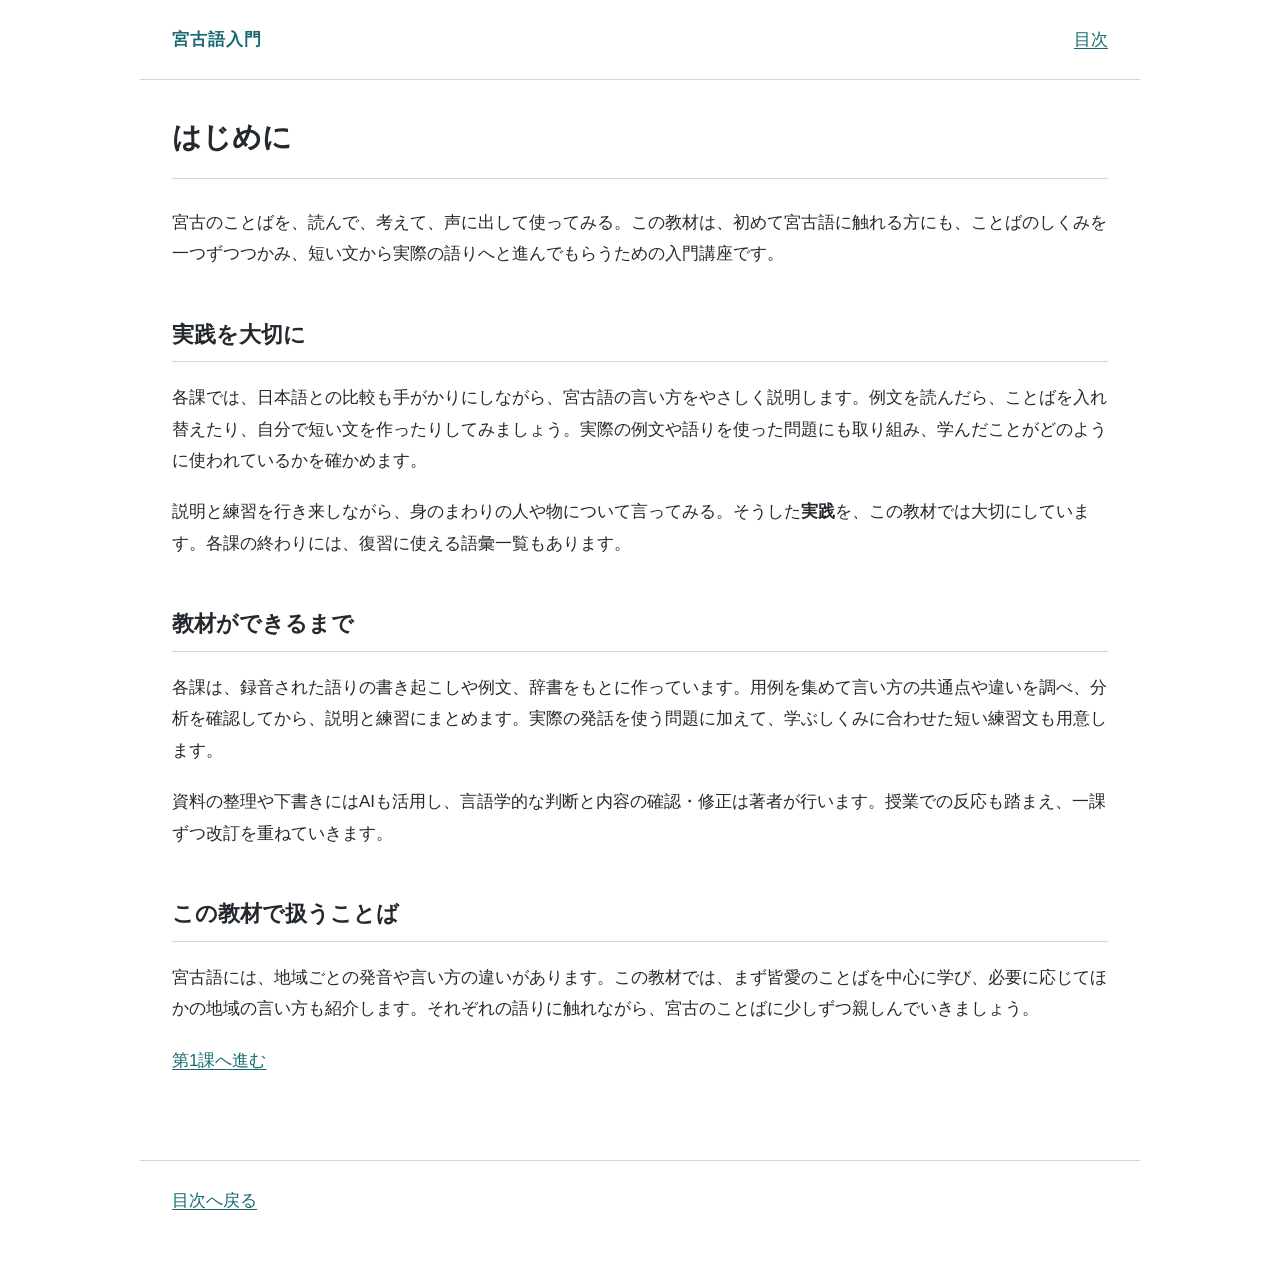
==== website/introduction/index.html @ f49193dd "Update published lessons from 3fbac7a210bdc4df585d0868962acef430672b3f" ====
<!doctype html>
<html lang="ja">
<head>
  <meta charset="utf-8">
  <meta name="viewport" content="width=device-width, initial-scale=1">
  <title>はじめに | 宮古語入門</title>
  <link rel="stylesheet" href="../style.css">
</head>
<body>
  <a class="skip-link" href="#main">本文へ</a>
  <header class="site-header"><a class="site-name" href="../index.html">宮古語入門</a><nav aria-label="メイン"><a href="../index.html">目次</a></nav></header>
  <main id="main"><article class="markdown-body"><h1>はじめに</h1>
<p>宮古のことばを、読んで、考えて、声に出して使ってみる。この教材は、初めて宮古語に触れる方にも、ことばのしくみを一つずつつかみ、短い文から実際の語りへと進んでもらうための入門講座です。</p>
<h2>実践を大切に</h2>
<p>各課では、日本語との比較も手がかりにしながら、宮古語の言い方をやさしく説明します。例文を読んだら、ことばを入れ替えたり、自分で短い文を作ったりしてみましょう。実際の例文や語りを使った問題にも取り組み、学んだことがどのように使われているかを確かめます。</p>
<p>説明と練習を行き来しながら、身のまわりの人や物について言ってみる。そうした<strong>実践</strong>を、この教材では大切にしています。各課の終わりには、復習に使える語彙一覧もあります。</p>
<h2>教材ができるまで</h2>
<p>各課は、録音された語りの書き起こしや例文、辞書をもとに作っています。用例を集めて言い方の共通点や違いを調べ、分析を確認してから、説明と練習にまとめます。実際の発話を使う問題に加えて、学ぶしくみに合わせた短い練習文も用意します。</p>
<p>資料の整理や下書きにはAIも活用し、言語学的な判断と内容の確認・修正は著者が行います。授業での反応も踏まえ、一課ずつ改訂を重ねていきます。</p>
<h2>この教材で扱うことば</h2>
<p>宮古語には、地域ごとの発音や言い方の違いがあります。この教材では、まず皆愛のことばを中心に学び、必要に応じてほかの地域の言い方も紹介します。それぞれの語りに触れながら、宮古のことばに少しずつ親しんでいきましょう。</p>
<p><a href="../lessons/001-ga-nu/">第1課へ進む</a></p>
</article></main>
  <footer><a href="../index.html">目次へ戻る</a></footer>
</body>
</html>
---- website/style.css ----
:root { color-scheme: light; --ink: #24292f; --muted: #57606a; --line: #d0d7de; --sea: #176b70; }
* { box-sizing: border-box; }
html { scroll-behavior: smooth; }
body { margin: 0; background: #fff; color: var(--ink); font-family: -apple-system, BlinkMacSystemFont, "Segoe UI", "Noto Sans JP", "Hiragino Kaku Gothic ProN", Meiryo, sans-serif; font-size: 17px; line-height: 1.85; overflow-wrap: anywhere; }
a { color: var(--sea); text-underline-offset: .2em; }
a:hover { text-decoration-thickness: 2px; }
a:focus-visible, .table-scroll:focus-visible { outline: 3px solid var(--sea); outline-offset: 4px; }
.site-header { max-width: 1000px; margin: auto; padding: 24px 32px; display: flex; justify-content: space-between; gap: 24px; border-bottom: 1px solid var(--line); }
.site-name { font-weight: 700; text-decoration: none; letter-spacing: .06em; }
main { max-width: 1000px; margin: auto; padding: 36px 32px 64px; }
h1, h2, h3 { line-height: 1.5; font-weight: 650; }
h1 { font-size: 1.8rem; margin: 0 0 28px; padding-bottom: 18px; border-bottom: 1px solid var(--line); }
h2 { font-size: 1.4rem; margin: 48px 0 20px; padding-bottom: 10px; border-bottom: 1px solid var(--line); }
h3 { font-size: 1.15rem; margin: 32px 0 16px; }
p, ul, ol { margin: 0 0 20px; }
li + li { margin-top: 8px; }
strong { font-weight: 700; }
blockquote { margin: 0 0 24px; padding: 0 18px; color: var(--muted); border-left: 4px solid var(--line); }
blockquote p:last-child { margin-bottom: 0; }
.table-scroll { max-width: 100%; overflow-x: auto; margin: 24px 0; }
table { border-collapse: collapse; font-size: 1rem; line-height: 1.7; min-width: 50%; }
th, td { padding: 9px 14px; border: 1px solid var(--line); text-align: left; vertical-align: top; min-width: 5em; overflow-wrap: normal; }
th { font-weight: 650; background: #edf5f4; }
tr:nth-child(even) td { background: #f6f8fa; }
td:first-child { min-width: 3em; }
hr { margin: 32px 0; border: 0; border-top: 1px solid var(--line); }
footer { max-width: 1000px; margin: auto; border-top: 1px solid var(--line); padding: 24px 32px 48px; }
.skip-link { position: absolute; top: -100px; left: 16px; padding: 8px 16px; background: white; }
.skip-link:focus { top: 8px; }
@media (max-width: 600px) {
  body { font-size: 16px; }
  .site-header { padding: 18px 20px; }
  main { padding: 28px 20px 48px; }
  h1 { font-size: 1.5rem; }
  h2 { font-size: 1.25rem; }
  th, td { padding: 8px 10px; min-width: 7em; }
  footer { padding: 20px; }
}
@media print {
  .site-header, footer, .skip-link { display: none; }
  main { max-width: none; padding: 0; }
  body, table { font-size: 10pt; }
  .table-scroll { overflow: visible; }
  th, td { min-width: 0; }
  tr { break-inside: avoid; }
  h1, h2, h3 { break-after: avoid; }
}
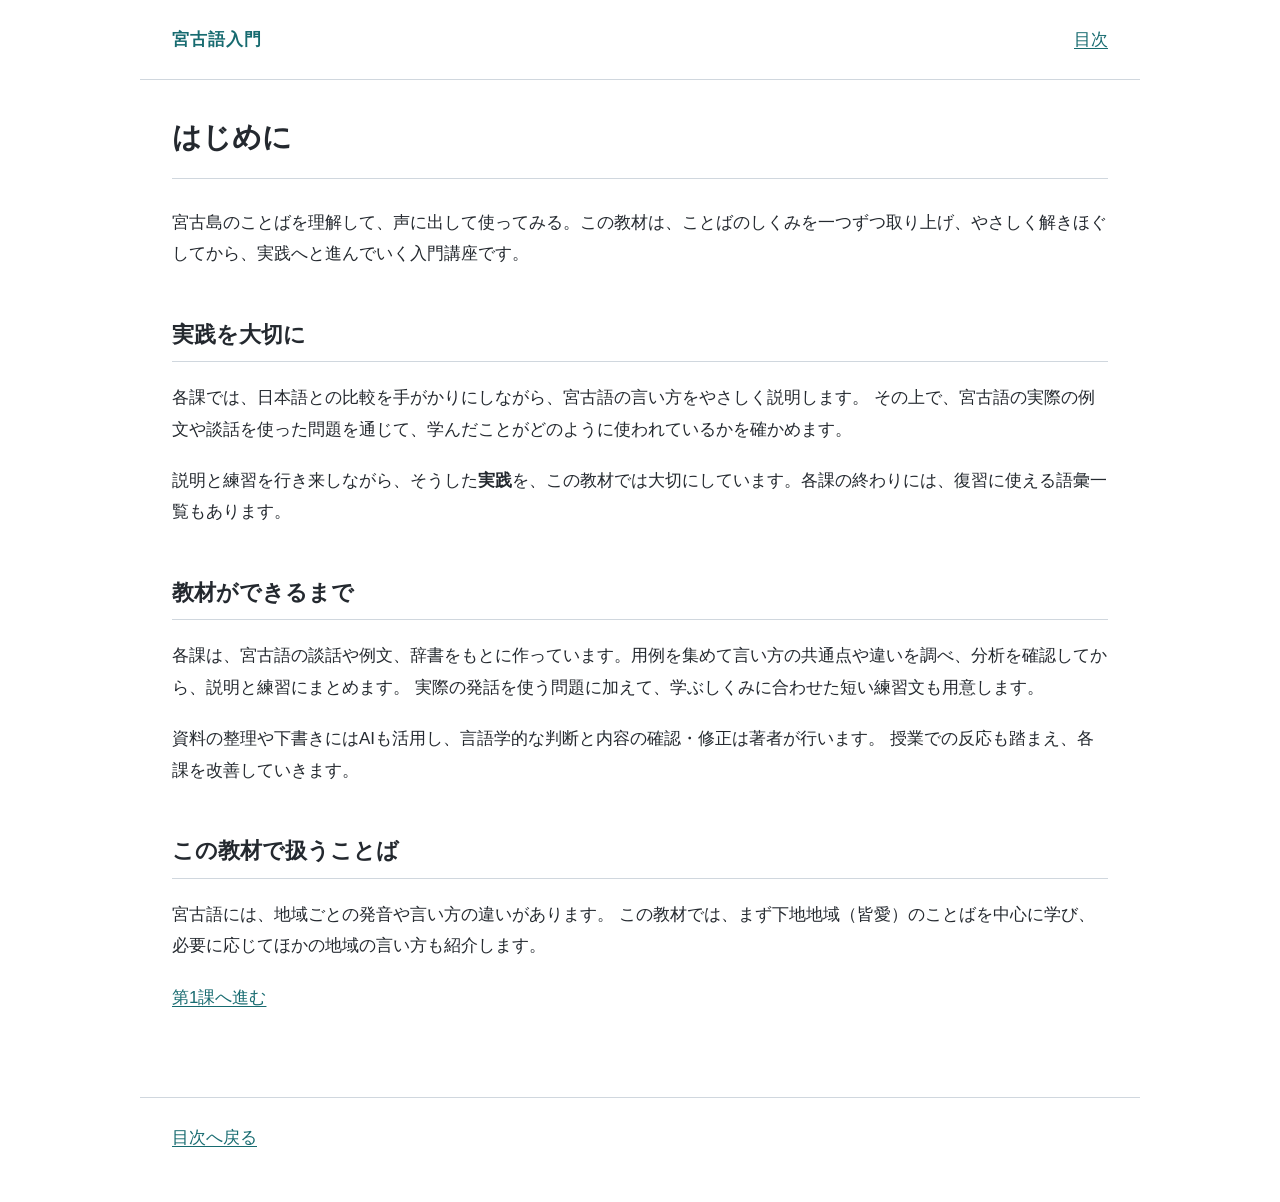
==== commit f5d4faf0: "Update published lessons from 6c49a490bdf6c3ac6098df85739f0294d109d257" ====
--- a/website/introduction/index.html
+++ b/website/introduction/index.html
@@ -10,15 +10,19 @@
   <a class="skip-link" href="#main">本文へ</a>
   <header class="site-header"><a class="site-name" href="../index.html">宮古語入門</a><nav aria-label="メイン"><a href="../index.html">目次</a></nav></header>
   <main id="main"><article class="markdown-body"><h1>はじめに</h1>
-<p>宮古のことばを、読んで、考えて、声に出して使ってみる。この教材は、初めて宮古語に触れる方にも、ことばのしくみを一つずつつかみ、短い文から実際の語りへと進んでもらうための入門講座です。</p>
+<p>宮古島のことばを理解して、声に出して使ってみる。この教材は、ことばのしくみを一つずつ取り上げ、やさしく解きほぐしてから、実践へと進んでいく入門講座です。</p>
 <h2>実践を大切に</h2>
-<p>各課では、日本語との比較も手がかりにしながら、宮古語の言い方をやさしく説明します。例文を読んだら、ことばを入れ替えたり、自分で短い文を作ったりしてみましょう。実際の例文や語りを使った問題にも取り組み、学んだことがどのように使われているかを確かめます。</p>
-<p>説明と練習を行き来しながら、身のまわりの人や物について言ってみる。そうした<strong>実践</strong>を、この教材では大切にしています。各課の終わりには、復習に使える語彙一覧もあります。</p>
+<p>各課では、日本語との比較を手がかりにしながら、宮古語の言い方をやさしく説明します。
+その上で、宮古語の実際の例文や談話を使った問題を通じて、学んだことがどのように使われているかを確かめます。</p>
+<p>説明と練習を行き来しながら、そうした<strong>実践</strong>を、この教材では大切にしています。各課の終わりには、復習に使える語彙一覧もあります。</p>
 <h2>教材ができるまで</h2>
-<p>各課は、録音された語りの書き起こしや例文、辞書をもとに作っています。用例を集めて言い方の共通点や違いを調べ、分析を確認してから、説明と練習にまとめます。実際の発話を使う問題に加えて、学ぶしくみに合わせた短い練習文も用意します。</p>
-<p>資料の整理や下書きにはAIも活用し、言語学的な判断と内容の確認・修正は著者が行います。授業での反応も踏まえ、一課ずつ改訂を重ねていきます。</p>
+<p>各課は、宮古語の談話や例文、辞書をもとに作っています。用例を集めて言い方の共通点や違いを調べ、分析を確認してから、説明と練習にまとめます。
+実際の発話を使う問題に加えて、学ぶしくみに合わせた短い練習文も用意します。</p>
+<p>資料の整理や下書きにはAIも活用し、言語学的な判断と内容の確認・修正は著者が行います。
+授業での反応も踏まえ、各課を改善していきます。</p>
 <h2>この教材で扱うことば</h2>
-<p>宮古語には、地域ごとの発音や言い方の違いがあります。この教材では、まず皆愛のことばを中心に学び、必要に応じてほかの地域の言い方も紹介します。それぞれの語りに触れながら、宮古のことばに少しずつ親しんでいきましょう。</p>
+<p>宮古語には、地域ごとの発音や言い方の違いがあります。
+この教材では、まず下地地域（皆愛）のことばを中心に学び、必要に応じてほかの地域の言い方も紹介します。</p>
 <p><a href="../lessons/001-ga-nu/">第1課へ進む</a></p>
 </article></main>
   <footer><a href="../index.html">目次へ戻る</a></footer>
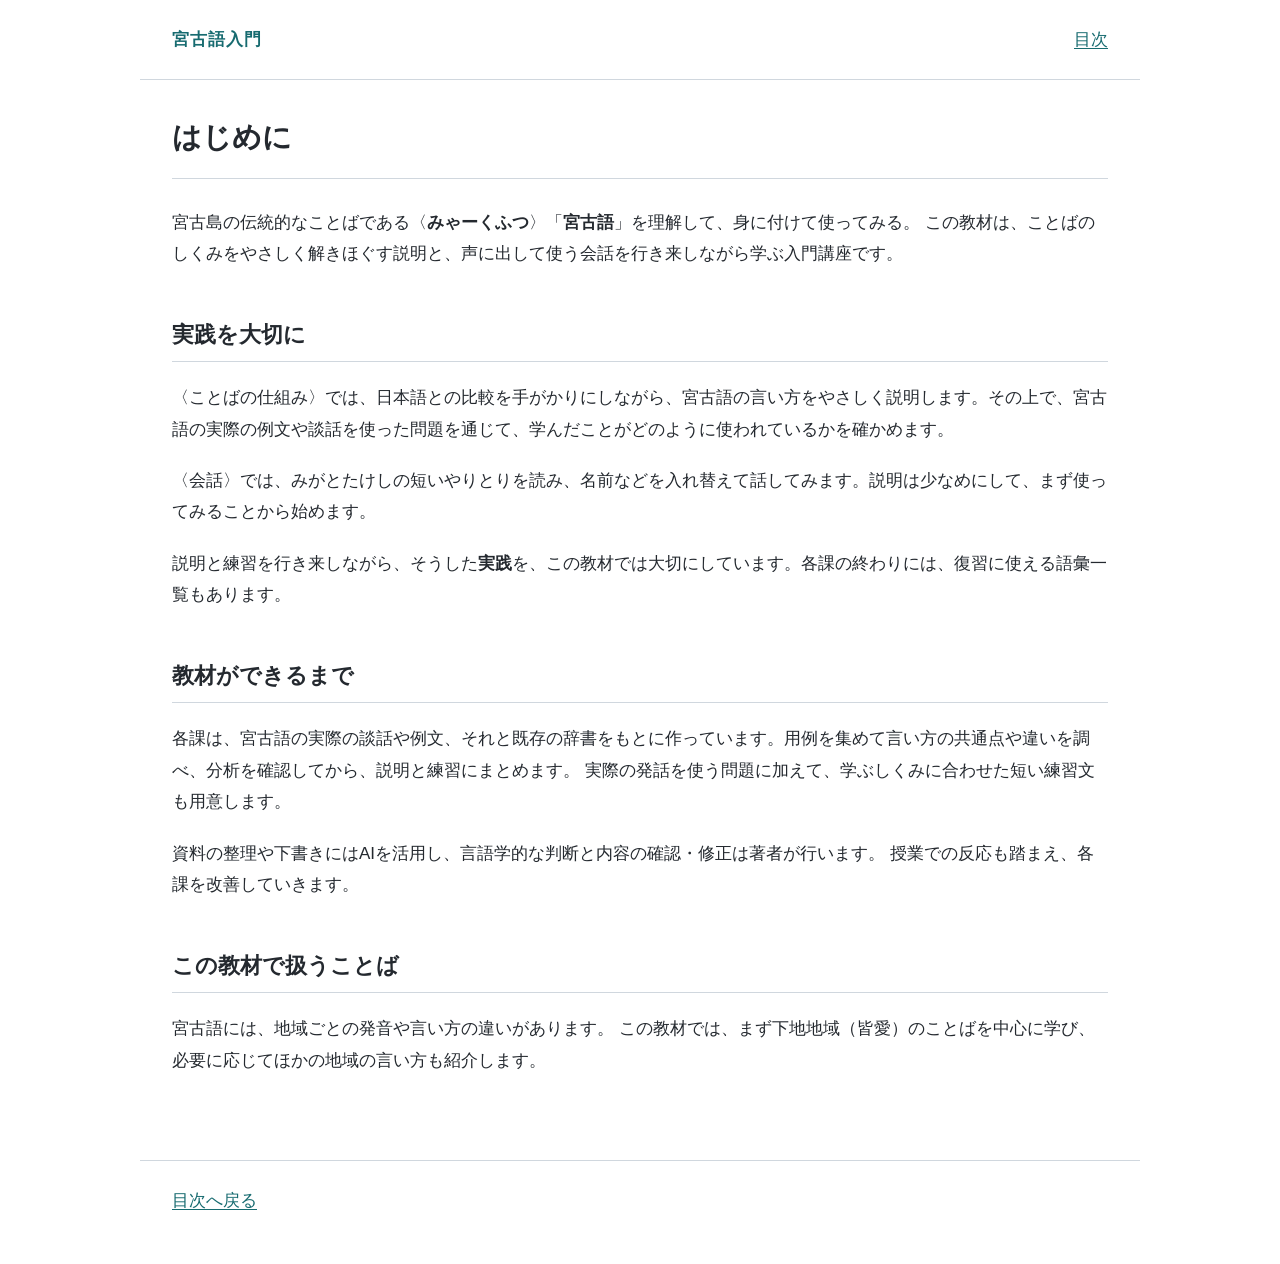
==== commit a6430e28: "Publish snapshot from 96320a48b7e603a4eecf4632f78134e4da89c7d2" ====
--- a/website/introduction/index.html
+++ b/website/introduction/index.html
@@ -3,27 +3,27 @@
 <head>
   <meta charset="utf-8">
   <meta name="viewport" content="width=device-width, initial-scale=1">
-  <title>はじめに | 宮古語入門</title>
-  <link rel="stylesheet" href="../style.css">
+  <title>はじめに｜宮古語入門</title>
+  <link rel="stylesheet" href="../style.css?v=bd2d3dc6a513">
 </head>
 <body>
   <a class="skip-link" href="#main">本文へ</a>
   <header class="site-header"><a class="site-name" href="../index.html">宮古語入門</a><nav aria-label="メイン"><a href="../index.html">目次</a></nav></header>
   <main id="main"><article class="markdown-body"><h1>はじめに</h1>
-<p>宮古島のことばを理解して、声に出して使ってみる。この教材は、ことばのしくみを一つずつ取り上げ、やさしく解きほぐしてから、実践へと進んでいく入門講座です。</p>
+<p>宮古島の伝統的なことばである〈<strong>みゃーくふつ</strong>〉「<strong>宮古語</strong>」を理解して、身に付けて使ってみる。
+この教材は、ことばのしくみをやさしく解きほぐす説明と、声に出して使う会話を行き来しながら学ぶ入門講座です。</p>
 <h2>実践を大切に</h2>
-<p>各課では、日本語との比較を手がかりにしながら、宮古語の言い方をやさしく説明します。
-その上で、宮古語の実際の例文や談話を使った問題を通じて、学んだことがどのように使われているかを確かめます。</p>
+<p>〈ことばの仕組み〉では、日本語との比較を手がかりにしながら、宮古語の言い方をやさしく説明します。その上で、宮古語の実際の例文や談話を使った問題を通じて、学んだことがどのように使われているかを確かめます。</p>
+<p>〈会話〉では、みがとたけしの短いやりとりを読み、名前などを入れ替えて話してみます。説明は少なめにして、まず使ってみることから始めます。</p>
 <p>説明と練習を行き来しながら、そうした<strong>実践</strong>を、この教材では大切にしています。各課の終わりには、復習に使える語彙一覧もあります。</p>
 <h2>教材ができるまで</h2>
-<p>各課は、宮古語の談話や例文、辞書をもとに作っています。用例を集めて言い方の共通点や違いを調べ、分析を確認してから、説明と練習にまとめます。
+<p>各課は、宮古語の実際の談話や例文、それと既存の辞書をもとに作っています。用例を集めて言い方の共通点や違いを調べ、分析を確認してから、説明と練習にまとめます。
 実際の発話を使う問題に加えて、学ぶしくみに合わせた短い練習文も用意します。</p>
-<p>資料の整理や下書きにはAIも活用し、言語学的な判断と内容の確認・修正は著者が行います。
+<p>資料の整理や下書きにはAIを活用し、言語学的な判断と内容の確認・修正は著者が行います。
 授業での反応も踏まえ、各課を改善していきます。</p>
 <h2>この教材で扱うことば</h2>
 <p>宮古語には、地域ごとの発音や言い方の違いがあります。
 この教材では、まず下地地域（皆愛）のことばを中心に学び、必要に応じてほかの地域の言い方も紹介します。</p>
-<p><a href="../lessons/001-ga-nu/">第1課へ進む</a></p>
 </article></main>
   <footer><a href="../index.html">目次へ戻る</a></footer>
 </body>
--- a/website/style.css
+++ b/website/style.css
@@ -15,6 +15,23 @@
 p, ul, ol { margin: 0 0 20px; }
 li + li { margin-top: 8px; }
 strong { font-weight: 700; }
+img { max-width: 100%; height: auto; }
+.conversation-illustration { display: block; width: 500px; max-width: 100%; height: auto; margin: 0 auto 24px; }
+/* Restrained textbook layout: portraits introduce the speakers once. */
+.conversation-cast { display: grid; grid-template-columns: repeat(2, minmax(0, 1fr)); gap: 32px; max-width: 640px; margin: 28px 0 32px; }
+.character { margin: 0; text-align: center; }
+.character img { display: block; height: 150px; width: 100%; object-fit: contain; margin: 0 auto 12px; }
+.character figcaption { font-size: .95rem; }
+.character figcaption strong { font-size: 1rem; }
+/* The two main speakers share prominence; supporting characters stay smaller. */
+.home-cast { display: grid; grid-template-columns: 1fr 1fr .75fr; gap: 24px; max-width: 660px; margin: 28px 0 32px; }
+.home-cast .character img { height: 160px; }
+.home-cast .character-supporting img { height: 115px; margin-top: 45px; }
+.home-cast .character-supporting figcaption strong { font-size: .9rem; }
+.conversation { margin: 24px 0 36px; }
+.conversation > p { margin: 0 0 26px; font-size: 1.05rem; line-height: 1.9; break-inside: avoid; }
+.conversation > p > strong:first-child { font-size: .95rem; }
+.conversation .translation { color: var(--muted); font-size: .9rem; }
 blockquote { margin: 0 0 24px; padding: 0 18px; color: var(--muted); border-left: 4px solid var(--line); }
 blockquote p:last-child { margin-bottom: 0; }
 .table-scroll { max-width: 100%; overflow-x: auto; margin: 24px 0; }
@@ -25,6 +42,9 @@
 td:first-child { min-width: 3em; }
 hr { margin: 32px 0; border: 0; border-top: 1px solid var(--line); }
 footer { max-width: 1000px; margin: auto; border-top: 1px solid var(--line); padding: 24px 32px 48px; }
+.conversation-pagination { display: grid; grid-template-columns: repeat(2, minmax(0, 1fr)); gap: 16px; margin-bottom: 20px; }
+.conversation-pagination a[rel="prev"] { grid-column: 1; }
+.conversation-pagination a[rel="next"] { grid-column: 2; text-align: right; }
 .skip-link { position: absolute; top: -100px; left: 16px; padding: 8px 16px; background: white; }
 .skip-link:focus { top: 8px; }
 @media (max-width: 600px) {
@@ -35,6 +55,13 @@
   h2 { font-size: 1.25rem; }
   th, td { padding: 8px 10px; min-width: 7em; }
   footer { padding: 20px; }
+  .conversation-cast { gap: 20px; }
+  .character img { height: 140px; }
+  .home-cast { gap: 12px; }
+  .home-cast .character img { height: 128px; }
+  .home-cast .character-supporting img { height: 92px; margin-top: 36px; }
+  .home-cast .character figcaption { font-size: .8rem; }
+  .conversation > p { font-size: 1rem; }
 }
 @media print {
   .site-header, footer, .skip-link { display: none; }
@@ -44,4 +71,8 @@
   th, td { min-width: 0; }
   tr { break-inside: avoid; }
   h1, h2, h3 { break-after: avoid; }
+  .conversation-cast { gap: 16px; }
+  .character img { height: 120px; }
+  .conversation > p { font-size: 11pt; }
+  .conversation .translation { font-size: 10pt; }
 }
